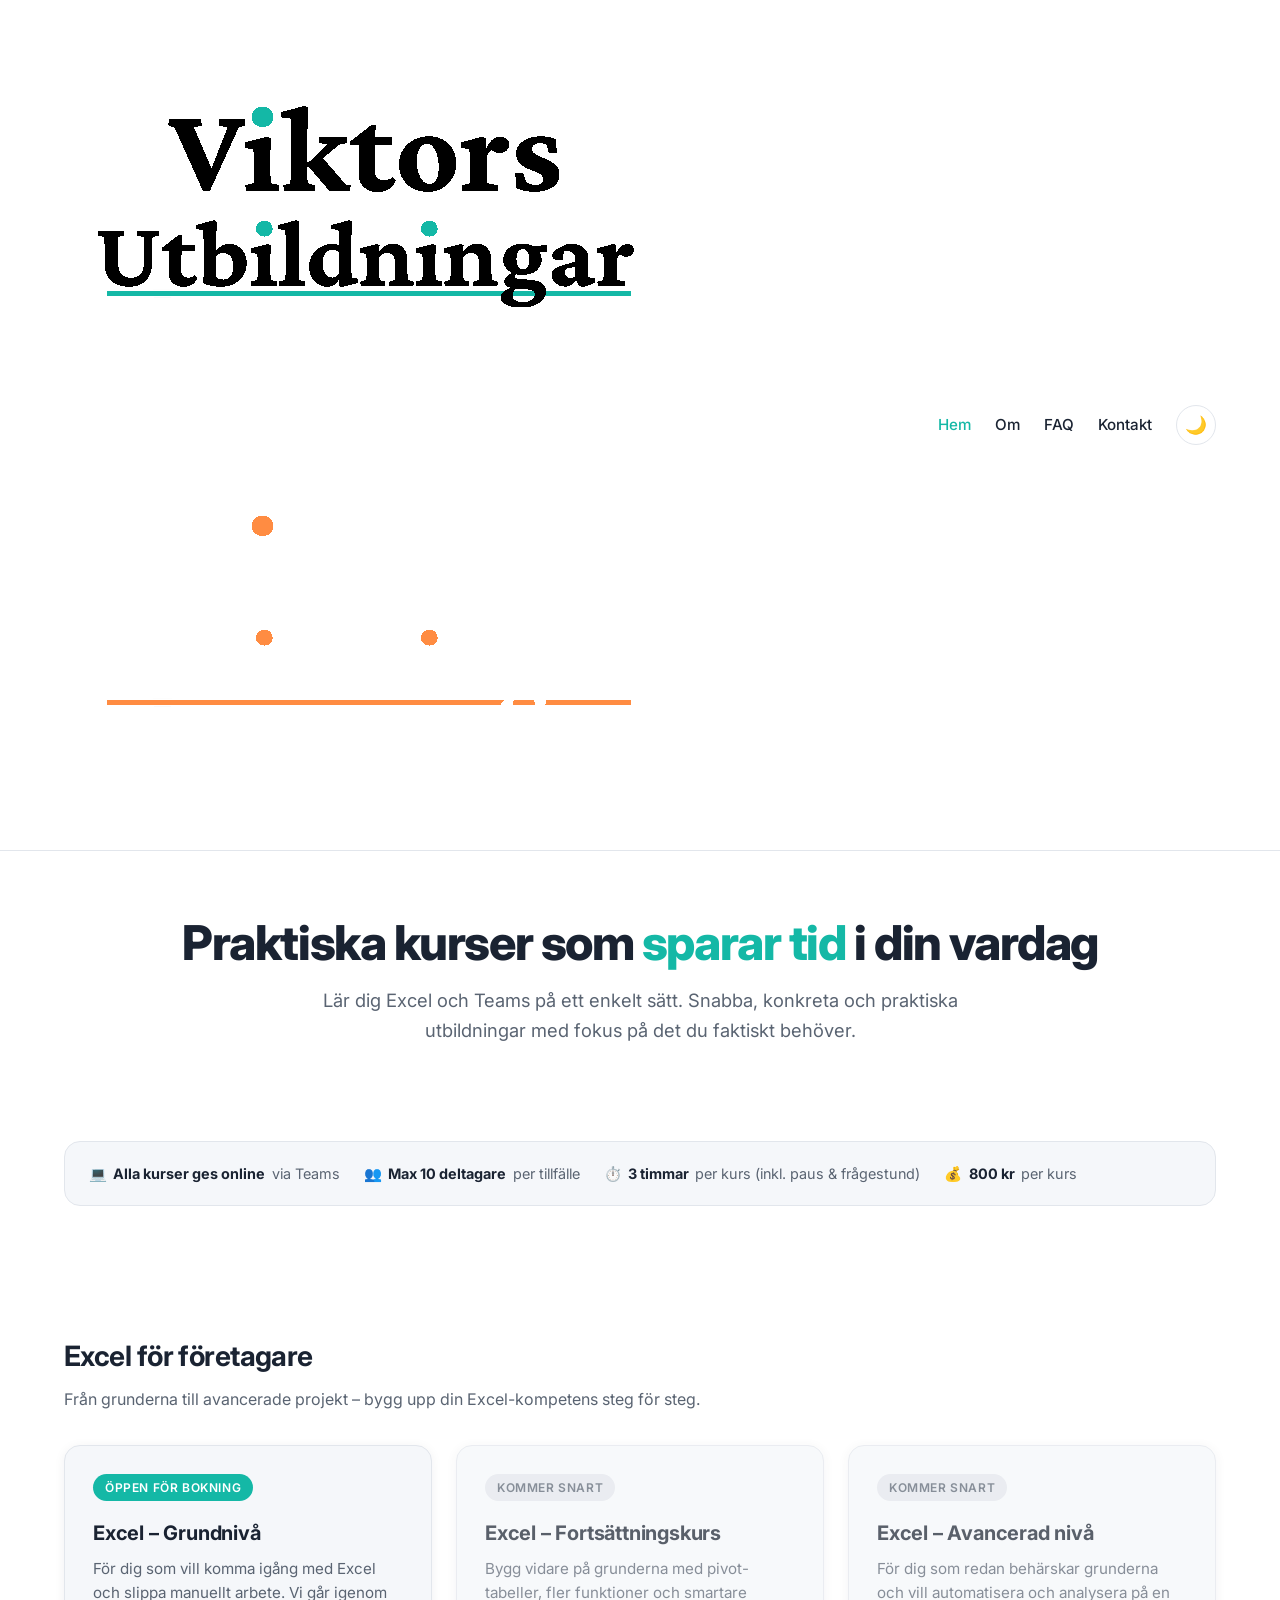
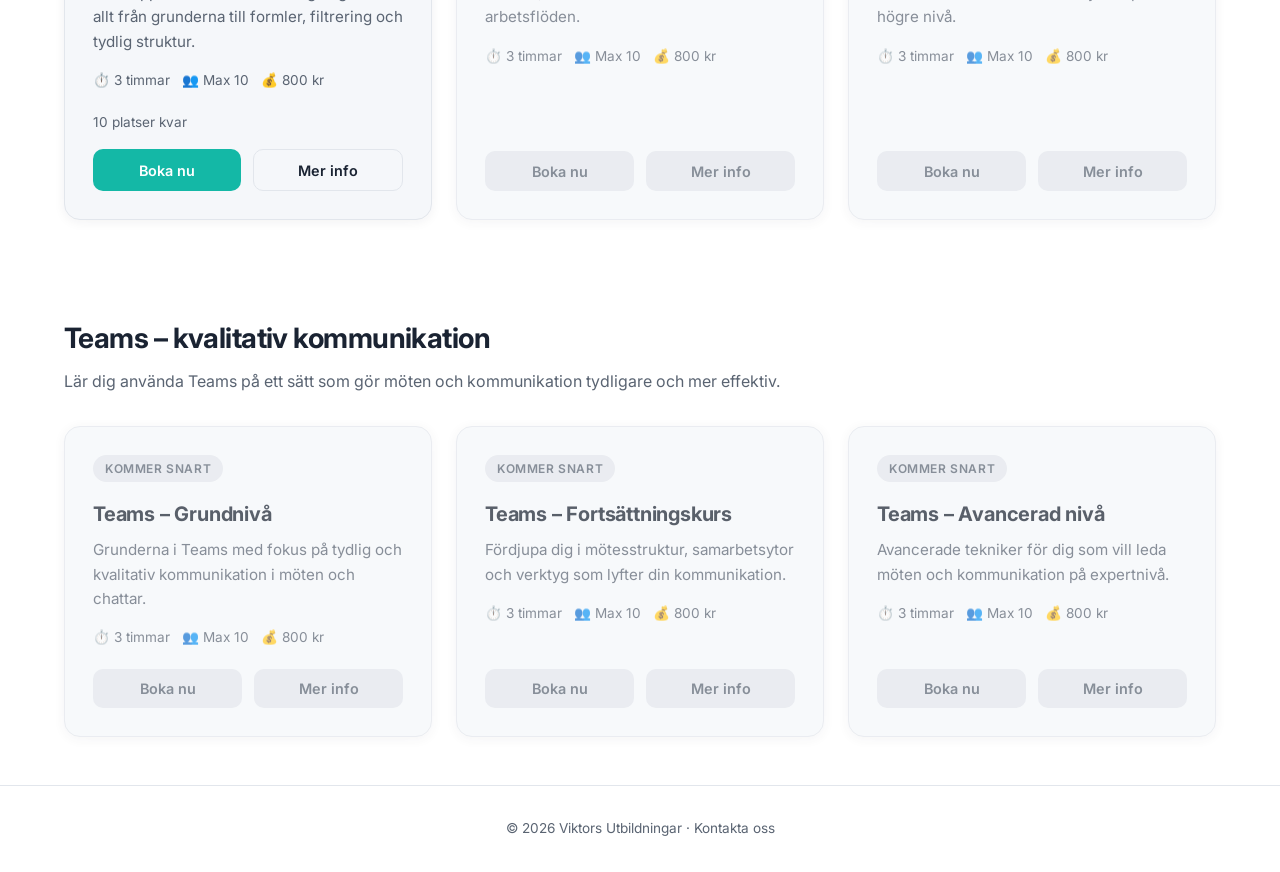
==== index.html @ 501ae657 "New logo" ====
<!DOCTYPE html>
<html lang="sv">
<head>
  <meta charset="UTF-8">
  <meta name="viewport" content="width=device-width, initial-scale=1.0">
  <title>Viktors Utbildningar – Excel & Teams för företagare</title>
  <meta name="description" content="Praktiska onlinekurser i Excel och Teams för småföretagare. Max 10 deltagare per kurs.">
  <link rel="preconnect" href="https://fonts.googleapis.com">
  <link rel="preconnect" href="https://fonts.gstatic.com" crossorigin>
  <link href="https://fonts.googleapis.com/css2?family=Inter:wght@400;500;600;700;800&display=swap" rel="stylesheet">
  <link rel="stylesheet" href="css/style.css">
</head>
<body>

<header>
  <div class="header-inner">
    <a href="index.html" class="logo">
  <img src="images/viktors_utbildningar_svart-turkos.png" alt="Viktors Utbildningar" class="logo-img logo-light">
  <img src="images/viktors_utbildningar_vit-orange.png" alt="Viktors Utbildningar" class="logo-img logo-dark">
</a>
    <nav>
      <a href="index.html" class="active">Hem</a>
      <a href="om.html">Om</a>
      <a href="faq.html">FAQ</a>
      <a href="kontakt.html">Kontakt</a>
      <button class="theme-toggle" id="themeToggle" aria-label="Byt tema">🌙</button>
    </nav>
  </div>
</header>

<section class="hero">
  <h1>Praktiska kurser som <span>sparar tid</span> i din vardag</h1>
  <p>Lär dig Excel och Teams på ett enkelt sätt. Snabba, konkreta och praktiska utbildningar med fokus på det du faktiskt behöver.</p>
</section>

<div class="section">
  <div class="info-banner">
    <span>💻 <strong>Alla kurser ges online</strong> via Teams</span>
    <span>👥 <strong>Max 10 deltagare</strong> per tillfälle</span>
    <span>⏱️ <strong>3 timmar</strong> per kurs (inkl. paus & frågestund)</span>
    <span>💰 <strong>800 kr</strong> per kurs</span>
  </div>
</div>

<!-- ===== EXCEL ===== -->
<section class="section">
  <h2 class="section-title">Excel för företagare</h2>
  <p class="section-subtitle">Från grunderna till avancerade projekt – bygg upp din Excel-kompetens steg för steg.</p>

  <div class="course-grid">

    <!-- Excel Grundnivå — ÖPPEN -->
    <div class="course-card">
      <span class="course-badge badge-open">Öppen för bokning</span>
      <h3>Excel – Grundnivå</h3>
      <p class="course-desc">För dig som vill komma igång med Excel och slippa manuellt arbete. Vi går igenom allt från grunderna till formler, filtrering och tydlig struktur.</p>
      <div class="course-meta">
        <span>⏱️ 3 timmar</span>
        <span>👥 Max 10</span>
        <span>💰 800 kr</span>
      </div>
      <p style="font-size: 0.85rem; color: var(--text-muted); margin-bottom: 1rem;">
        <span id="spotsLeft">10 platser kvar</span>
      </p>
      <div class="course-actions">
        <button class="btn btn-primary" onclick="openBooking('Excel – Grundnivå')">Boka nu</button>
        <button class="btn btn-secondary" onclick="toggleDetails(this)">Mer info</button>
      </div>

      <div class="course-details">
        <div class="course-details-inner">
          <h4>Mål med kursen</h4>
          <p>Några av målen med kursen är att deltagarna ska kunna:</p>
          <ul>
            <li>skapa, spara och formatera en enkel affärstabell</li>
            <li>använda grundläggande formler och funktioner för affärsberäkningar</li>
            <li>sortera och filtrera data för att snabbt hitta viktig information</li>
            <li>omvandla rådata till ett enkelt diagram</li>
            <li>färgkoda och strukturera ett dokument så att det blir tydligare</li>
          </ul>

          <h4>Kursinnehåll</h4>
          <ul>
            <li>Introduktion och upplägg</li>
            <li>Grunderna: gränssnitt och datainmatning</li>
            <li>Formatering och läsbarhet</li>
            <li>Formler och kärnfunktioner</li>
            <li>Paus / frågestund</li>
            <li>Sortering, filtrering och diagram</li>
            <li>Färgkodning och tydlig struktur</li>
            <li>Avslutning och frågestund</li>
          </ul>

          <h4>Praktisk information</h4>
          <p>Kursen ges online via Teams och är 3 timmar lång, inklusive en kortare paus och ett avslutande frågestund. Max 10 deltagare per tillfälle för att alla ska få plats att vara aktiva.</p>
        </div>
      </div>
    </div>

    <!-- Excel Fortsättning — Coming soon -->
    <div class="course-card coming-soon">
      <span class="course-badge badge-soon">Kommer snart</span>
      <h3>Excel – Fortsättningskurs</h3>
      <p class="course-desc">Bygg vidare på grunderna med pivot-tabeller, fler funktioner och smartare arbetsflöden.</p>
      <div class="course-meta">
        <span>⏱️ 3 timmar</span>
        <span>👥 Max 10</span>
        <span>💰 800 kr</span>
      </div>
      <div class="course-actions">
        <button class="btn btn-disabled" disabled>Boka nu</button>
        <button class="btn btn-disabled" disabled>Mer info</button>
      </div>
    </div>

    <!-- Excel Avancerad — Coming soon -->
    <div class="course-card coming-soon">
      <span class="course-badge badge-soon">Kommer snart</span>
      <h3>Excel – Avancerad nivå</h3>
      <p class="course-desc">För dig som redan behärskar grunderna och vill automatisera och analysera på en högre nivå.</p>
      <div class="course-meta">
        <span>⏱️ 3 timmar</span>
        <span>👥 Max 10</span>
        <span>💰 800 kr</span>
      </div>
      <div class="course-actions">
        <button class="btn btn-disabled" disabled>Boka nu</button>
        <button class="btn btn-disabled" disabled>Mer info</button>
      </div>
    </div>

  </div>
</section>

<!-- ===== TEAMS ===== -->
<section class="section">
  <h2 class="section-title">Teams – kvalitativ kommunikation</h2>
  <p class="section-subtitle">Lär dig använda Teams på ett sätt som gör möten och kommunikation tydligare och mer effektiv.</p>

  <div class="course-grid">

    <!-- Teams Grund — Coming soon -->
    <div class="course-card coming-soon">
      <span class="course-badge badge-soon">Kommer snart</span>
      <h3>Teams – Grundnivå</h3>
      <p class="course-desc">Grunderna i Teams med fokus på tydlig och kvalitativ kommunikation i möten och chattar.</p>
      <div class="course-meta">
        <span>⏱️ 3 timmar</span>
        <span>👥 Max 10</span>
        <span>💰 800 kr</span>
      </div>
      <div class="course-actions">
        <button class="btn btn-disabled" disabled>Boka nu</button>
        <button class="btn btn-disabled" disabled>Mer info</button>
      </div>
    </div>

    <!-- Teams Fortsättning — Coming soon -->
    <div class="course-card coming-soon">
      <span class="course-badge badge-soon">Kommer snart</span>
      <h3>Teams – Fortsättningskurs</h3>
      <p class="course-desc">Fördjupa dig i mötesstruktur, samarbetsytor och verktyg som lyfter din kommunikation.</p>
      <div class="course-meta">
        <span>⏱️ 3 timmar</span>
        <span>👥 Max 10</span>
        <span>💰 800 kr</span>
      </div>
      <div class="course-actions">
        <button class="btn btn-disabled" disabled>Boka nu</button>
        <button class="btn btn-disabled" disabled>Mer info</button>
      </div>
    </div>

    <!-- Teams Avancerad — Coming soon -->
    <div class="course-card coming-soon">
      <span class="course-badge badge-soon">Kommer snart</span>
      <h3>Teams – Avancerad nivå</h3>
      <p class="course-desc">Avancerade tekniker för dig som vill leda möten och kommunikation på expertnivå.</p>
      <div class="course-meta">
        <span>⏱️ 3 timmar</span>
        <span>👥 Max 10</span>
        <span>💰 800 kr</span>
      </div>
      <div class="course-actions">
        <button class="btn btn-disabled" disabled>Boka nu</button>
        <button class="btn btn-disabled" disabled>Mer info</button>
      </div>
    </div>

  </div>
</section>

<!-- ===== BOKNINGSMODAL ===== -->
<div class="modal-overlay" id="bookingModal">
  <div class="modal">
    <h2>Boka kurs</h2>
    <p>Du bokar: <strong id="bookingCourseName">Excel – Grundnivå</strong></p>

    <form onsubmit="submitBooking(event)">
      <div class="form-group">
        <label for="namn">Namn</label>
        <input type="text" id="namn" name="namn" required>
      </div>
      <div class="form-group">
        <label for="epost">E-post</label>
        <input type="email" id="epost" name="epost" required>
      </div>
      <div class="form-group">
        <label for="foretag">Företag</label>
        <input type="text" id="foretag" name="foretag" required>
      </div>

      <div class="modal-actions">
        <button type="button" class="btn btn-secondary" onclick="closeBooking()">Avbryt</button>
        <button type="submit" class="btn btn-primary">Skicka bokning</button>
      </div>

      <div class="form-message" id="formMessage"></div>
    </form>
  </div>
</div>

<footer>
  <p>&copy; 2026 Viktors Utbildningar · <a href="kontakt.html">Kontakta oss</a></p>
</footer>

<script src="js/script.js"></script>
</body>
</html>
---- css/style.css ----
/* ===== VARIABLER — LJUST TEMA (standard) ===== */
:root {
  --bg: #ffffff;
  --bg-alt: #f5f7fa;
  --text: #1a2332;
  --text-muted: #5a6472;
  --border: #e2e6ec;
  --accent: #14b8a6;
  --accent-hover: #0d9488;
  --accent-text: #ffffff;
  --shadow: 0 2px 12px rgba(26, 35, 50, 0.06);
  --shadow-hover: 0 6px 24px rgba(26, 35, 50, 0.12);
  --radius: 16px;
}

/* ===== MÖRKT TEMA ===== */
[data-theme="dark"] {
  --bg: #000000;
  --bg-alt: #111111;
  --text: #ffffff;
  --text-muted: #a0a0a0;
  --border: #2a2a2a;
  --accent: #ff8c42;
  --accent-hover: #ff7a26;
  --accent-text: #000000;
  --shadow: 0 2px 12px rgba(0, 0, 0, 0.4);
  --shadow-hover: 0 6px 24px rgba(255, 140, 66, 0.15);
}

/* ===== RESET & BAS ===== */
* {
  margin: 0;
  padding: 0;
  box-sizing: border-box;
}

html {
  scroll-behavior: smooth;
}

body {
  font-family: 'Inter', -apple-system, BlinkMacSystemFont, 'Segoe UI', sans-serif;
  background-color: var(--bg);
  color: var(--text);
  line-height: 1.6;
  transition: background-color 0.3s ease, color 0.3s ease;
}

a {
  color: var(--accent);
  text-decoration: none;
}

a:hover {
  text-decoration: underline;
}

/* ===== HEADER ===== */
header {
  position: sticky;
  top: 0;
  z-index: 100;
  background-color: var(--bg);
  border-bottom: 1px solid var(--border);
  transition: background-color 0.3s ease, border-color 0.3s ease;
}

.header-inner {
  max-width: 1200px;
  margin: 0 auto;
  padding: 1rem 1.5rem;
  display: flex;
  align-items: center;
  justify-content: space-between;
}

.logo {
  font-size: 1.25rem;
  font-weight: 700;
  color: var(--text);
  letter-spacing: -0.02em;
}

.logo span {
  color: var(--accent);
}

nav {
  display: flex;
  align-items: center;
  gap: 1.5rem;
}

nav a {
  color: var(--text);
  font-size: 0.95rem;
  font-weight: 500;
  text-decoration: none;
  transition: color 0.2s ease;
}

nav a:hover,
nav a.active {
  color: var(--accent);
}

.theme-toggle {
  background: none;
  border: 1px solid var(--border);
  border-radius: 50%;
  width: 40px;
  height: 40px;
  cursor: pointer;
  display: flex;
  align-items: center;
  justify-content: center;
  font-size: 1.1rem;
  transition: all 0.2s ease;
  color: var(--text);
}

.theme-toggle:hover {
  border-color: var(--accent);
  transform: scale(1.05);
}

/* ===== HERO ===== */
.hero {
  max-width: 1200px;
  margin: 0 auto;
  padding: 4rem 1.5rem 3rem;
  text-align: center;
}

.hero h1 {
  font-size: clamp(2rem, 5vw, 3rem);
  font-weight: 800;
  letter-spacing: -0.03em;
  line-height: 1.15;
  margin-bottom: 1rem;
}

.hero h1 span {
  color: var(--accent);
}

.hero p {
  font-size: 1.15rem;
  color: var(--text-muted);
  max-width: 640px;
  margin: 0 auto;
}

/* ===== SEKTIONER ===== */
.section {
  max-width: 1200px;
  margin: 0 auto;
  padding: 3rem 1.5rem;
}

.section-title {
  font-size: 1.75rem;
  font-weight: 700;
  letter-spacing: -0.02em;
  margin-bottom: 0.5rem;
}

.section-subtitle {
  color: var(--text-muted);
  margin-bottom: 2rem;
}

/* ===== KURSBOXAR ===== */
.course-grid {
  display: grid;
  grid-template-columns: repeat(auto-fill, minmax(320px, 1fr));
  gap: 1.5rem;
}

.course-card {
  background-color: var(--bg-alt);
  border: 1px solid var(--border);
  border-radius: var(--radius);
  padding: 1.75rem;
  box-shadow: var(--shadow);
  transition: all 0.25s ease;
  display: flex;
  flex-direction: column;
}

.course-card:hover {
  box-shadow: var(--shadow-hover);
  transform: translateY(-3px);
}

.course-card.coming-soon {
  opacity: 0.72;
}

.course-card.coming-soon:hover {
  transform: none;
}

.course-badge {
  display: inline-block;
  font-size: 0.75rem;
  font-weight: 600;
  text-transform: uppercase;
  letter-spacing: 0.05em;
  padding: 0.25rem 0.75rem;
  border-radius: 999px;
  margin-bottom: 1rem;
  align-self: flex-start;
}

.badge-open {
  background-color: var(--accent);
  color: var(--accent-text);
}

.badge-soon {
  background-color: var(--border);
  color: var(--text-muted);
}

.course-card h3 {
  font-size: 1.25rem;
  font-weight: 700;
  margin-bottom: 0.5rem;
  letter-spacing: -0.01em;
}

.course-card .course-desc {
  color: var(--text-muted);
  font-size: 0.95rem;
  margin-bottom: 1rem;
}

.course-meta {
  display: flex;
  flex-wrap: wrap;
  gap: 0.75rem;
  font-size: 0.85rem;
  color: var(--text-muted);
  margin-bottom: 1.25rem;
}

.course-meta span {
  display: flex;
  align-items: center;
  gap: 0.35rem;
}

.course-actions {
  display: flex;
  gap: 0.75rem;
  margin-top: auto;
}

.btn {
  flex: 1;
  padding: 0.7rem 1rem;
  border-radius: 10px;
  font-size: 0.9rem;
  font-weight: 600;
  cursor: pointer;
  border: none;
  transition: all 0.2s ease;
  font-family: inherit;
  text-align: center;
}

.btn-primary {
  background-color: var(--accent);
  color: var(--accent-text);
}

.btn-primary:hover {
  background-color: var(--accent-hover);
}

.btn-secondary {
  background-color: transparent;
  color: var(--text);
  border: 1px solid var(--border);
}

.btn-secondary:hover {
  border-color: var(--accent);
  color: var(--accent);
}

.btn-disabled {
  background-color: var(--border);
  color: var(--text-muted);
  cursor: not-allowed;
}

.btn-disabled:hover {
  background-color: var(--border);
}

/* ===== EXPANDERBAR INFO ===== */
.course-details {
  max-height: 0;
  overflow: hidden;
  transition: max-height 0.4s ease;
  margin-top: 0;
}

.course-details.open {
  max-height: 1200px;
  margin-top: 1.25rem;
}

.course-details-inner {
  border-top: 1px solid var(--border);
  padding-top: 1.25rem;
  font-size: 0.9rem;
}

.course-details h4 {
  font-size: 0.95rem;
  font-weight: 700;
  margin-bottom: 0.5rem;
  margin-top: 1rem;
}

.course-details h4:first-child {
  margin-top: 0;
}

.course-details ul {
  list-style: none;
  padding-left: 0;
}

.course-details li {
  padding-left: 1.25rem;
  position: relative;
  margin-bottom: 0.4rem;
  color: var(--text-muted);
}

.course-details li::before {
  content: "→";
  position: absolute;
  left: 0;
  color: var(--accent);
  font-weight: 700;
}

.course-details p {
  color: var(--text-muted);
  margin-bottom: 0.75rem;
}

/* ===== MODAL (BOKNING) ===== */
.modal-overlay {
  display: none;
  position: fixed;
  inset: 0;
  background-color: rgba(0, 0, 0, 0.6);
  z-index: 200;
  align-items: center;
  justify-content: center;
  padding: 1.5rem;
}

.modal-overlay.open {
  display: flex;
}

.modal {
  background-color: var(--bg);
  border-radius: var(--radius);
  padding: 2rem;
  max-width: 480px;
  width: 100%;
  max-height: 90vh;
  overflow-y: auto;
  box-shadow: 0 20px 60px rgba(0, 0, 0, 0.3);
}

.modal h2 {
  font-size: 1.5rem;
  font-weight: 700;
  margin-bottom: 0.5rem;
}

.modal p {
  color: var(--text-muted);
  font-size: 0.95rem;
  margin-bottom: 1.5rem;
}

.form-group {
  margin-bottom: 1rem;
}

.form-group label {
  display: block;
  font-size: 0.85rem;
  font-weight: 600;
  margin-bottom: 0.35rem;
}

.form-group input {
  width: 100%;
  padding: 0.7rem 0.9rem;
  border: 1px solid var(--border);
  border-radius: 10px;
  font-size: 0.95rem;
  font-family: inherit;
  background-color: var(--bg-alt);
  color: var(--text);
  transition: border-color 0.2s ease;
}

.form-group input:focus {
  outline: none;
  border-color: var(--accent);
}

.modal-actions {
  display: flex;
  gap: 0.75rem;
  margin-top: 1.5rem;
}

.form-message {
  padding: 0.75rem;
  border-radius: 10px;
  font-size: 0.9rem;
  margin-top: 1rem;
  display: none;
}

.form-message.success {
  background-color: rgba(20, 184, 166, 0.15);
  color: var(--accent);
  display: block;
}

.form-message.error {
  background-color: rgba(239, 68, 68, 0.15);
  color: #ef4444;
  display: block;
}

/* ===== INFO-BANNER ===== */
.info-banner {
  background-color: var(--bg-alt);
  border: 1px solid var(--border);
  border-radius: var(--radius);
  padding: 1.25rem 1.5rem;
  margin-bottom: 2rem;
  display: flex;
  flex-wrap: wrap;
  gap: 1.5rem;
  font-size: 0.9rem;
  color: var(--text-muted);
}

.info-banner strong {
  color: var(--text);
}

.info-banner span {
  display: flex;
  align-items: center;
  gap: 0.4rem;
}

/* ===== INNEHÅLLSSIDOR ===== */
.page-content {
  max-width: 760px;
  margin: 0 auto;
  padding: 3rem 1.5rem 5rem;
}

.page-content h1 {
  font-size: 2.25rem;
  font-weight: 800;
  letter-spacing: -0.03em;
  margin-bottom: 1.5rem;
}

.page-content h2 {
  font-size: 1.4rem;
  font-weight: 700;
  margin-top: 2rem;
  margin-bottom: 0.75rem;
}

.page-content p {
  color: var(--text-muted);
  margin-bottom: 1rem;
}

.page-content ul {
  margin-left: 1.25rem;
  margin-bottom: 1rem;
  color: var(--text-muted);
}

.page-content li {
  margin-bottom: 0.4rem;
}

.profile-photo {
  width: 100%;
  max-width: 200px;
  aspect-ratio: 2 / 3;
  object-fit: cover;
  display: block;
  margin: 0 auto 1.5rem;
  border-radius: 50% / 40%;
  -webkit-mask-image: radial-gradient(ellipse at center, #000 55%, transparent 100%);
  mask-image: radial-gradient(ellipse at center, #000 55%, transparent 100%);
}

.contact-card {
  background-color: var(--bg-alt);
  border: 1px solid var(--border);
  border-radius: var(--radius);
  padding: 1.5rem;
  margin-bottom: 1rem;
}

.contact-card h3 {
  font-size: 1rem;
  font-weight: 700;
  margin-bottom: 0.35rem;
}

.contact-card p {
  margin-bottom: 0;
}

/* ===== FAQ ===== */
.faq-item {
  border-bottom: 1px solid var(--border);
  padding: 1.25rem 0;
}

.faq-item h3 {
  font-size: 1.05rem;
  font-weight: 700;
  margin-bottom: 0.5rem;
}

.faq-item p {
  margin-bottom: 0;
}

/* ===== FOOTER ===== */
footer {
  border-top: 1px solid var(--border);
  padding: 2rem 1.5rem;
  text-align: center;
  color: var(--text-muted);
  font-size: 0.85rem;
}

footer a {
  color: var(--text-muted);
}

footer a:hover {
  color: var(--accent);
}

/* ===== RESPONSIVT ===== */
@media (max-width: 640px) {
  .header-inner {
    padding: 0.85rem 1rem;
  }

  nav {
    gap: 1rem;
  }

  nav a {
    font-size: 0.85rem;
  }

  .hero {
    padding: 2.5rem 1rem 2rem;
  }

  .section {
    padding: 2rem 1rem;
  }

  .course-grid {
    grid-template-columns: 1fr;
  }

  .course-actions {
    flex-direction: column;
  }
}
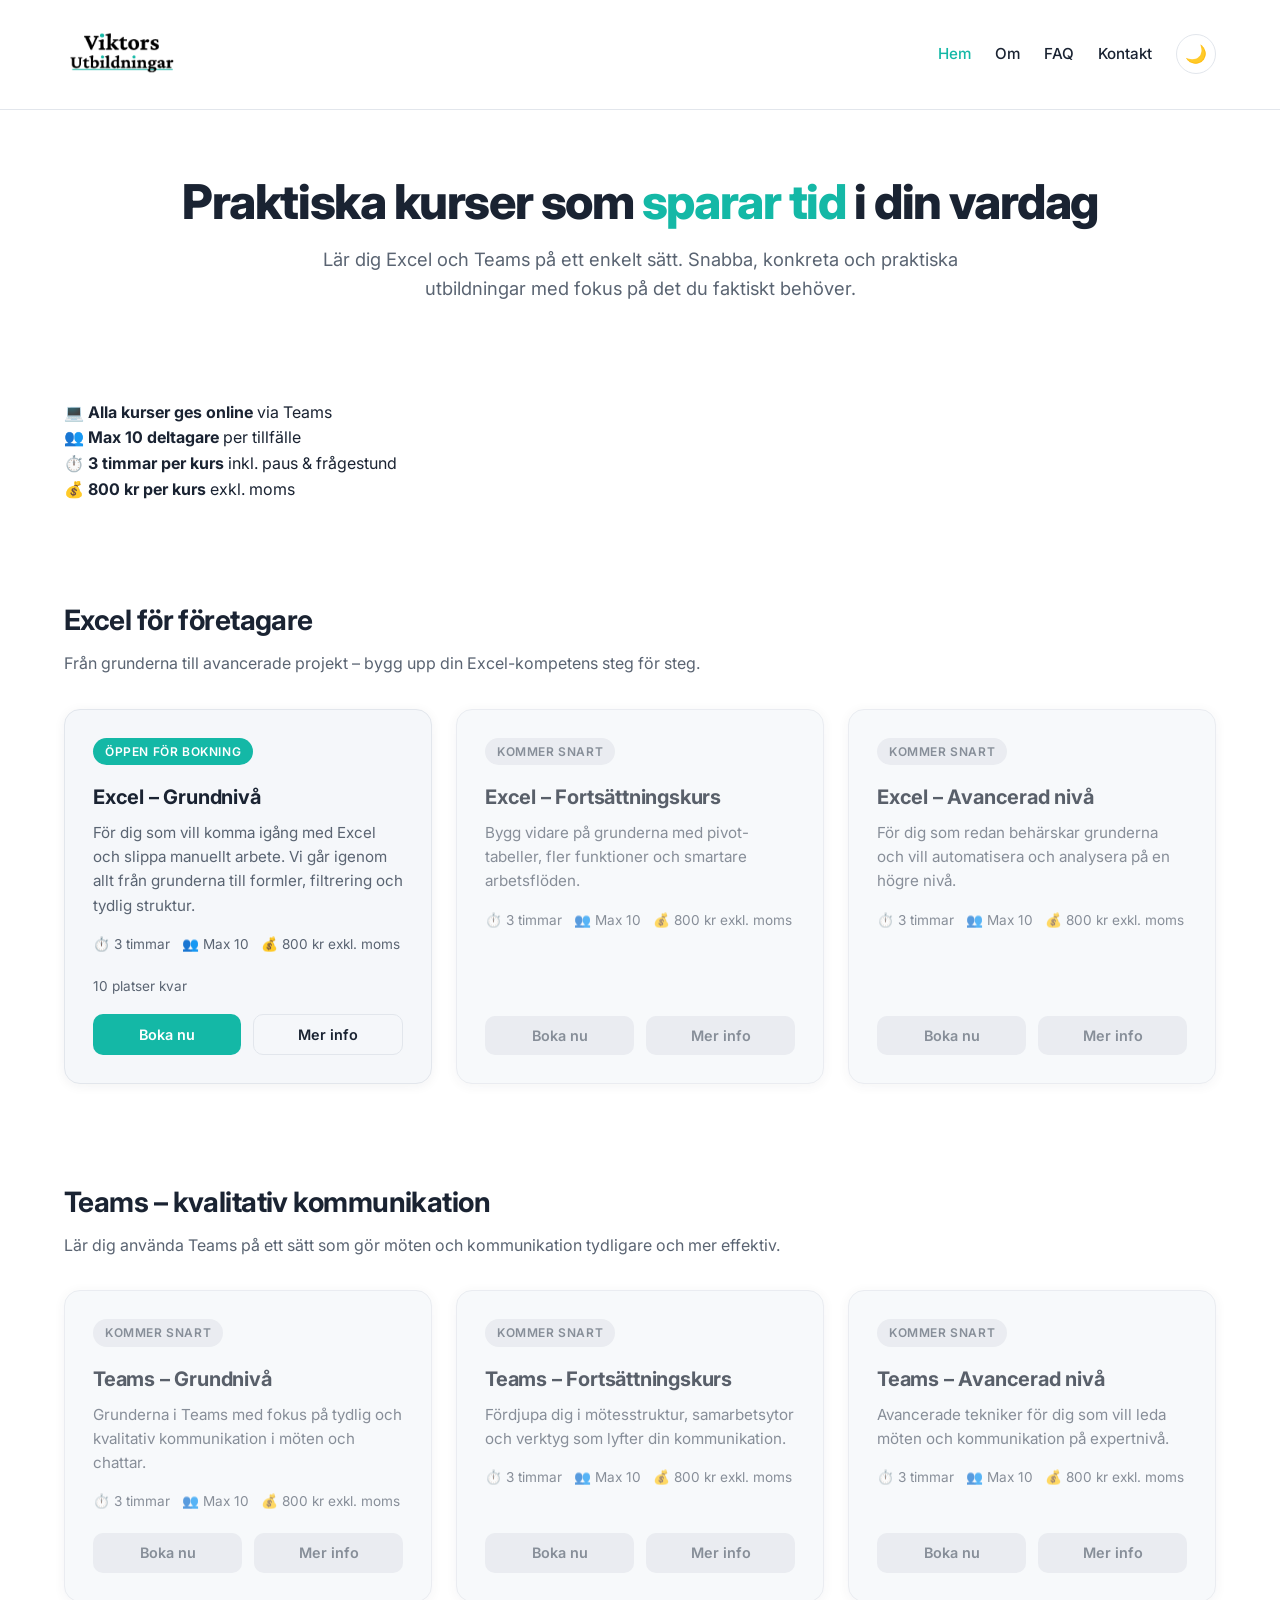
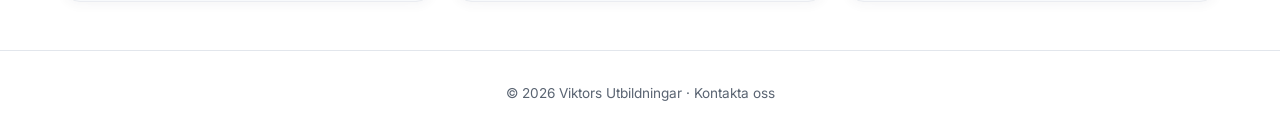
==== commit b9e60685: "Refactor HTML structure and update course details" ====
--- a/index.html
+++ b/index.html
@@ -15,9 +15,9 @@
 <header>
   <div class="header-inner">
     <a href="index.html" class="logo">
-  <img src="images/viktors_utbildningar_svart-turkos.png" alt="Viktors Utbildningar" class="logo-img logo-light">
-  <img src="images/viktors_utbildningar_vit-orange.png" alt="Viktors Utbildningar" class="logo-img logo-dark">
-</a>
+      <img src="images/viktors_utbildningar_svart-turkos.png" alt="Viktors Utbildningar" class="logo-img logo-light">
+      <img src="images/viktors_utbildningar_vit-orange.png" alt="Viktors Utbildningar" class="logo-img logo-dark">
+    </a>
     <nav>
       <a href="index.html" class="active">Hem</a>
       <a href="om.html">Om</a>
@@ -34,11 +34,27 @@
 </section>
 
 <div class="section">
-  <div class="info-banner">
-    <span>💻 <strong>Alla kurser ges online</strong> via Teams</span>
-    <span>👥 <strong>Max 10 deltagare</strong> per tillfälle</span>
-    <span>⏱️ <strong>3 timmar</strong> per kurs (inkl. paus & frågestund)</span>
-    <span>💰 <strong>800 kr</strong> per kurs</span>
+  <div class="info-grid">
+    <div class="info-box">
+      <span>💻</span>
+      <strong>Alla kurser ges online</strong>
+      <span class="info-detail">via Teams</span>
+    </div>
+    <div class="info-box">
+      <span>👥</span>
+      <strong>Max 10 deltagare</strong>
+      <span class="info-detail">per tillfälle</span>
+    </div>
+    <div class="info-box">
+      <span>⏱️</span>
+      <strong>3 timmar per kurs</strong>
+      <span class="info-detail">inkl. paus & frågestund</span>
+    </div>
+    <div class="info-box">
+      <span>💰</span>
+      <strong>800 kr per kurs</strong>
+      <span class="info-detail">exkl. moms</span>
+    </div>
   </div>
 </div>
 
@@ -57,7 +73,7 @@
       <div class="course-meta">
         <span>⏱️ 3 timmar</span>
         <span>👥 Max 10</span>
-        <span>💰 800 kr</span>
+        <span>💰 800 kr exkl. moms</span>
       </div>
       <p style="font-size: 0.85rem; color: var(--text-muted); margin-bottom: 1rem;">
         <span id="spotsLeft">10 platser kvar</span>
@@ -105,7 +121,7 @@
       <div class="course-meta">
         <span>⏱️ 3 timmar</span>
         <span>👥 Max 10</span>
-        <span>💰 800 kr</span>
+        <span>💰 800 kr exkl. moms</span>
       </div>
       <div class="course-actions">
         <button class="btn btn-disabled" disabled>Boka nu</button>
@@ -121,7 +137,7 @@
       <div class="course-meta">
         <span>⏱️ 3 timmar</span>
         <span>👥 Max 10</span>
-        <span>💰 800 kr</span>
+        <span>💰 800 kr exkl. moms</span>
       </div>
       <div class="course-actions">
         <button class="btn btn-disabled" disabled>Boka nu</button>
@@ -147,7 +163,7 @@
       <div class="course-meta">
         <span>⏱️ 3 timmar</span>
         <span>👥 Max 10</span>
-        <span>💰 800 kr</span>
+        <span>💰 800 kr exkl. moms</span>
       </div>
       <div class="course-actions">
         <button class="btn btn-disabled" disabled>Boka nu</button>
@@ -163,7 +179,7 @@
       <div class="course-meta">
         <span>⏱️ 3 timmar</span>
         <span>👥 Max 10</span>
-        <span>💰 800 kr</span>
+        <span>💰 800 kr exkl. moms</span>
       </div>
       <div class="course-actions">
         <button class="btn btn-disabled" disabled>Boka nu</button>
@@ -179,7 +195,7 @@
       <div class="course-meta">
         <span>⏱️ 3 timmar</span>
         <span>👥 Max 10</span>
-        <span>💰 800 kr</span>
+        <span>💰 800 kr exkl. moms</span>
       </div>
       <div class="course-actions">
         <button class="btn btn-disabled" disabled>Boka nu</button>
--- a/css/style.css
+++ b/css/style.css
@@ -74,15 +74,60 @@
   justify-content: space-between;
 }
 
+/* ===== LOGOTYP ===== */
 .logo {
-  font-size: 1.25rem;
-  font-weight: 700;
-  color: var(--text);
-  letter-spacing: -0.02em;
-}
-
-.logo span {
-  color: var(--accent);
+  display: inline-flex;
+  align-items: center;
+  text-decoration: none;
+  transition: transform 0.3s ease, filter 0.3s ease;
+  will-change: transform, filter;
+}
+
+.logo-img {
+  height: clamp(48px, 6vw, 90px);
+  width: auto;
+  display: block;
+}
+
+/* Dölj mörkt tema-loggan som standard */
+.logo-dark {
+  display: none;
+}
+
+/* I mörkt tema: visa vit-orange, dölj svart-turkos */
+[data-theme="dark"] .logo-light {
+  display: none;
+}
+
+[data-theme="dark"] .logo-dark {
+  display: block;
+}
+
+/* Hover-effekt: svävar upp och lyser */
+.logo:hover {
+  transform: translateY(-3px) scale(1.04);
+  text-decoration: none;
+}
+
+.logo-light:hover {
+  filter: drop-shadow(0 0 12px rgba(20, 184, 166, 0.7));
+}
+
+.logo-dark:hover {
+  filter: drop-shadow(0 0 12px rgba(255, 140, 66, 0.8));
+}
+
+/* Klick-effekt: trycks ner snabbt */
+.logo:active {
+  transform: translateY(0) scale(0.97);
+  transition: transform 0.1s ease;
+}
+
+/* Tangentbordsfokus (tillgänglighet) */
+.logo:focus-visible {
+  outline: 2px solid var(--accent);
+  outline-offset: 4px;
+  border-radius: 6px;
 }
 
 nav {
@@ -102,6 +147,7 @@
 nav a:hover,
 nav a.active {
   color: var(--accent);
+  text-decoration: none;
 }
 
 .theme-toggle {
@@ -508,6 +554,7 @@
   margin-bottom: 0.4rem;
 }
 
+/* ===== PROFILBILD ===== */
 .profile-photo {
   width: 100%;
   max-width: 200px;
@@ -520,6 +567,21 @@
   mask-image: radial-gradient(ellipse at center, #000 55%, transparent 100%);
 }
 
+.photo-placeholder {
+  width: 100%;
+  max-width: 280px;
+  aspect-ratio: 1;
+  background-color: var(--bg-alt);
+  border: 2px dashed var(--border);
+  border-radius: var(--radius);
+  display: flex;
+  align-items: center;
+  justify-content: center;
+  color: var(--text-muted);
+  font-size: 0.9rem;
+  margin-bottom: 1.5rem;
+}
+
 .contact-card {
   background-color: var(--bg-alt);
   border: 1px solid var(--border);
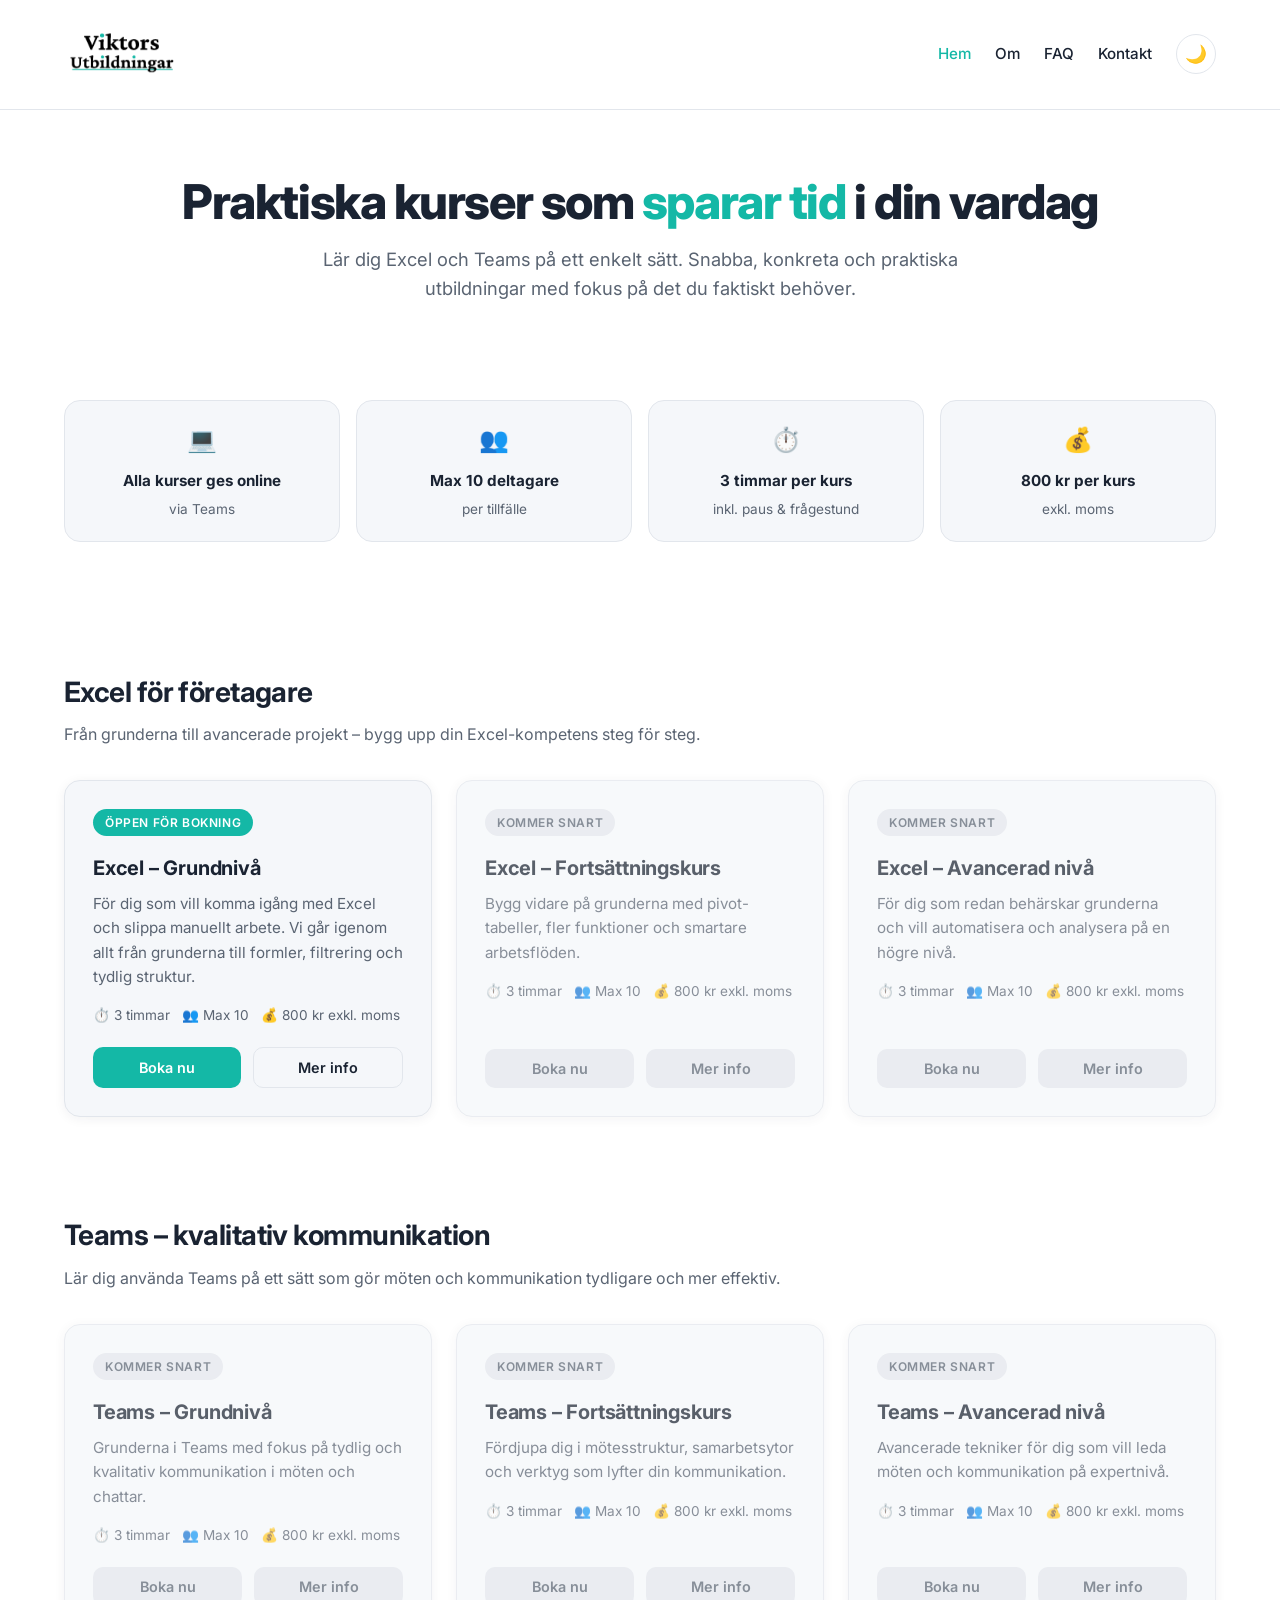
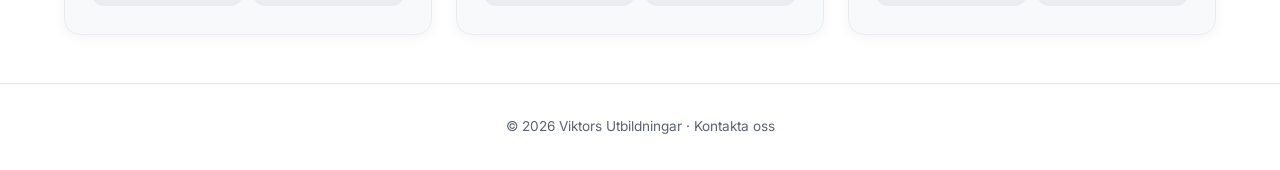
==== commit 6b388f3b: "Update index.html with new course booking details" ====
--- a/index.html
+++ b/index.html
@@ -75,9 +75,6 @@
         <span>👥 Max 10</span>
         <span>💰 800 kr exkl. moms</span>
       </div>
-      <p style="font-size: 0.85rem; color: var(--text-muted); margin-bottom: 1rem;">
-        <span id="spotsLeft">10 platser kvar</span>
-      </p>
       <div class="course-actions">
         <button class="btn btn-primary" onclick="openBooking('Excel – Grundnivå')">Boka nu</button>
         <button class="btn btn-secondary" onclick="toggleDetails(this)">Mer info</button>
@@ -214,16 +211,39 @@
 
     <form onsubmit="submitBooking(event)">
       <div class="form-group">
+        <label for="datum">Välj datum</label>
+        <select id="datum" name="datum" required>
+          <option value="">Välj ett tillfälle...</option>
+          <option value="Söndag 1 november" data-tid="14:00 - 17:00">Söndag 1 november 14:00 - 17:00</option>
+          <option value="Söndag 22 november" data-tid="14:00 - 17:00">Söndag 22 november 14:00 - 17:00</option>
+          <option value="Fredag 4 december" data-tid="16:00 - 19:00">Fredag 4 december 16:00 - 19:00</option>
+        </select>
+        <p id="spotsLeftForDate" class="spots-info"></p>
+      </div>
+
+      <div class="form-group">
         <label for="namn">Namn</label>
         <input type="text" id="namn" name="namn" required>
       </div>
       <div class="form-group">
+        <label for="foretag">Företag</label>
+        <input type="text" id="foretag" name="foretag" required>
+      </div>
+      <div class="form-group">
         <label for="epost">E-post</label>
         <input type="email" id="epost" name="epost" required>
       </div>
       <div class="form-group">
-        <label for="foretag">Företag</label>
-        <input type="text" id="foretag" name="foretag" required>
+        <label for="gatuadress">Gatuadress</label>
+        <input type="text" id="gatuadress" name="gatuadress" required>
+      </div>
+      <div class="form-group">
+        <label for="postnummer">Postnummer</label>
+        <input type="text" id="postnummer" name="postnummer" required>
+      </div>
+      <div class="form-group">
+        <label for="ort">Ort</label>
+        <input type="text" id="ort" name="ort" required>
       </div>
 
       <div class="modal-actions">
@@ -233,6 +253,10 @@
 
       <div class="form-message" id="formMessage"></div>
     </form>
+
+    <p class="booking-help">
+      Hittar du ingen tid som passar? Inga problem, <a href="kontakt.html">kontakta mig</a> så hittar vi en lösning.
+    </p>
   </div>
 </div>
 
--- a/css/style.css
+++ b/css/style.css
@@ -216,6 +216,48 @@
   margin-bottom: 2rem;
 }
 
+/* ===== INFO-RUTOR ===== */
+.info-grid {
+  display: grid;
+  grid-template-columns: repeat(4, 1fr);
+  gap: 1rem;
+  margin-bottom: 2rem;
+}
+
+.info-box {
+  background-color: var(--bg-alt);
+  border: 1px solid var(--border);
+  border-radius: var(--radius);
+  padding: 1.25rem;
+  display: flex;
+  flex-direction: column;
+  align-items: center;
+  text-align: center;
+  gap: 0.35rem;
+  font-size: 0.9rem;
+  color: var(--text-muted);
+  transition: border-color 0.2s ease, transform 0.2s ease;
+}
+
+.info-box:hover {
+  border-color: var(--accent);
+}
+
+.info-box > span:first-child {
+  font-size: 1.5rem;
+  margin-bottom: 0.25rem;
+}
+
+.info-box strong {
+  color: var(--text);
+  font-size: 0.95rem;
+}
+
+.info-detail {
+  font-size: 0.85rem;
+  color: var(--text-muted);
+}
+
 /* ===== KURSBOXAR ===== */
 .course-grid {
   display: grid;
@@ -494,30 +536,6 @@
   display: block;
 }
 
-/* ===== INFO-BANNER ===== */
-.info-banner {
-  background-color: var(--bg-alt);
-  border: 1px solid var(--border);
-  border-radius: var(--radius);
-  padding: 1.25rem 1.5rem;
-  margin-bottom: 2rem;
-  display: flex;
-  flex-wrap: wrap;
-  gap: 1.5rem;
-  font-size: 0.9rem;
-  color: var(--text-muted);
-}
-
-.info-banner strong {
-  color: var(--text);
-}
-
-.info-banner span {
-  display: flex;
-  align-items: center;
-  gap: 0.4rem;
-}
-
 /* ===== INNEHÅLLSSIDOR ===== */
 .page-content {
   max-width: 760px;
@@ -552,6 +570,11 @@
 
 .page-content li {
   margin-bottom: 0.4rem;
+}
+
+/* Centrera rubrik */
+.page-title-center {
+  text-align: center;
 }
 
 /* ===== PROFILBILD ===== */
@@ -582,12 +605,74 @@
   margin-bottom: 1.5rem;
 }
 
+/* ===== OM-SIDAN ===== */
+.page-title-with-logo {
+  display: flex;
+  align-items: center;
+  justify-content: center;
+  gap: 1rem;
+  flex-wrap: wrap;
+}
+
+.title-logo {
+  height: clamp(60px, 7vw, 100px);
+  width: auto;
+  display: block;
+}
+
+.title-logo-dark {
+  display: none;
+}
+
+[data-theme="dark"] .title-logo-light {
+  display: none;
+}
+
+[data-theme="dark"] .title-logo-dark {
+  display: block;
+}
+
+/* Layout: bilden flyter till vänster, texten tar upp full bredd */
+.about-layout {
+  display: block;
+  margin-bottom: 1.5rem;
+}
+
+.about-layout::after {
+  content: "";
+  display: table;
+  clear: both;
+}
+
+.about-photo {
+  float: left;
+  width: clamp(100px, 14vw, 180px);
+  margin: 0 1.5rem 1rem 0;
+  aspect-ratio: 2 / 3;
+  object-fit: cover;
+  display: block;
+  border-radius: 50% / 40%;
+  -webkit-mask-image: radial-gradient(ellipse at center, #000 55%, transparent 100%);
+  mask-image: radial-gradient(ellipse at center, #000 55%, transparent 100%);
+}
+
+.about-text {
+  /* Ingen flex längre — texten flödar runt bilden */
+}
+
+/* ===== KONTAKTKORT ===== */
+.contact-cards {
+  clear: both;
+  margin-top: 1rem;
+}
+
 .contact-card {
   background-color: var(--bg-alt);
   border: 1px solid var(--border);
   border-radius: var(--radius);
-  padding: 1.5rem;
+  padding: 1.25rem 1.5rem;
   margin-bottom: 1rem;
+  overflow: hidden;
 }
 
 .contact-card h3 {
@@ -598,6 +683,15 @@
 
 .contact-card p {
   margin-bottom: 0;
+  font-size: 0.95rem;
+  word-break: break-word;
+  overflow-wrap: anywhere;
+  hyphens: auto;
+}
+
+.contact-card a {
+  word-break: break-word;
+  overflow-wrap: anywhere;
 }
 
 /* ===== FAQ ===== */
@@ -633,7 +727,69 @@
   color: var(--accent);
 }
 
+/* ===== DROPDOWN & PLATSINFO ===== */
+.form-group select {
+  width: 100%;
+  padding: 0.7rem 0.9rem;
+  border: 1px solid var(--border);
+  border-radius: 10px;
+  font-size: 0.95rem;
+  font-family: inherit;
+  background-color: var(--bg-alt);
+  color: var(--text);
+  transition: border-color 0.2s ease;
+  cursor: pointer;
+}
+
+.form-group select:focus {
+  outline: none;
+  border-color: var(--accent);
+}
+
+.spots-info {
+  margin-top: 0.5rem;
+  margin-bottom: 0;
+  font-size: 0.85rem;
+  color: var(--accent);
+  font-weight: 600;
+  min-height: 1.2em;
+}
+
+.spots-info.full {
+  color: #ef4444;
+}
+
+/* Textrutan under formuläret */
+.booking-help {
+  margin-top: 1.25rem;
+  margin-bottom: 0;
+  padding-top: 1rem;
+  border-top: 1px solid var(--border);
+  font-size: 0.85rem;
+  color: var(--text-muted);
+  text-align: center;
+}
+
+.booking-help a {
+  color: var(--accent);
+  font-weight: 600;
+}
 /* ===== RESPONSIVT ===== */
+
+/* Mellanstora skärmar: 2 rutor per rad */
+@media (max-width: 900px) {
+  .info-grid {
+    grid-template-columns: repeat(2, 1fr);
+  }
+}
+
+/* Små skärmar: 1 ruta per rad */
+@media (max-width: 520px) {
+  .info-grid {
+    grid-template-columns: 1fr;
+  }
+}
+
 @media (max-width: 640px) {
   .header-inner {
     padding: 0.85rem 1rem;
@@ -662,4 +818,23 @@
   .course-actions {
     flex-direction: column;
   }
-}
+
+  /* OM-SIDAN på mobil */
+  .about-photo {
+    width: clamp(70px, 20vw, 100px);
+    margin: 0 1rem 0.75rem 0;
+  }
+
+  .page-title-with-logo {
+    gap: 0.6rem;
+  }
+
+  /* KONTAKT på mobil */
+  .contact-card {
+    padding: 1rem 1.1rem;
+  }
+
+  .contact-card p {
+    font-size: 0.85rem;
+  }
+}
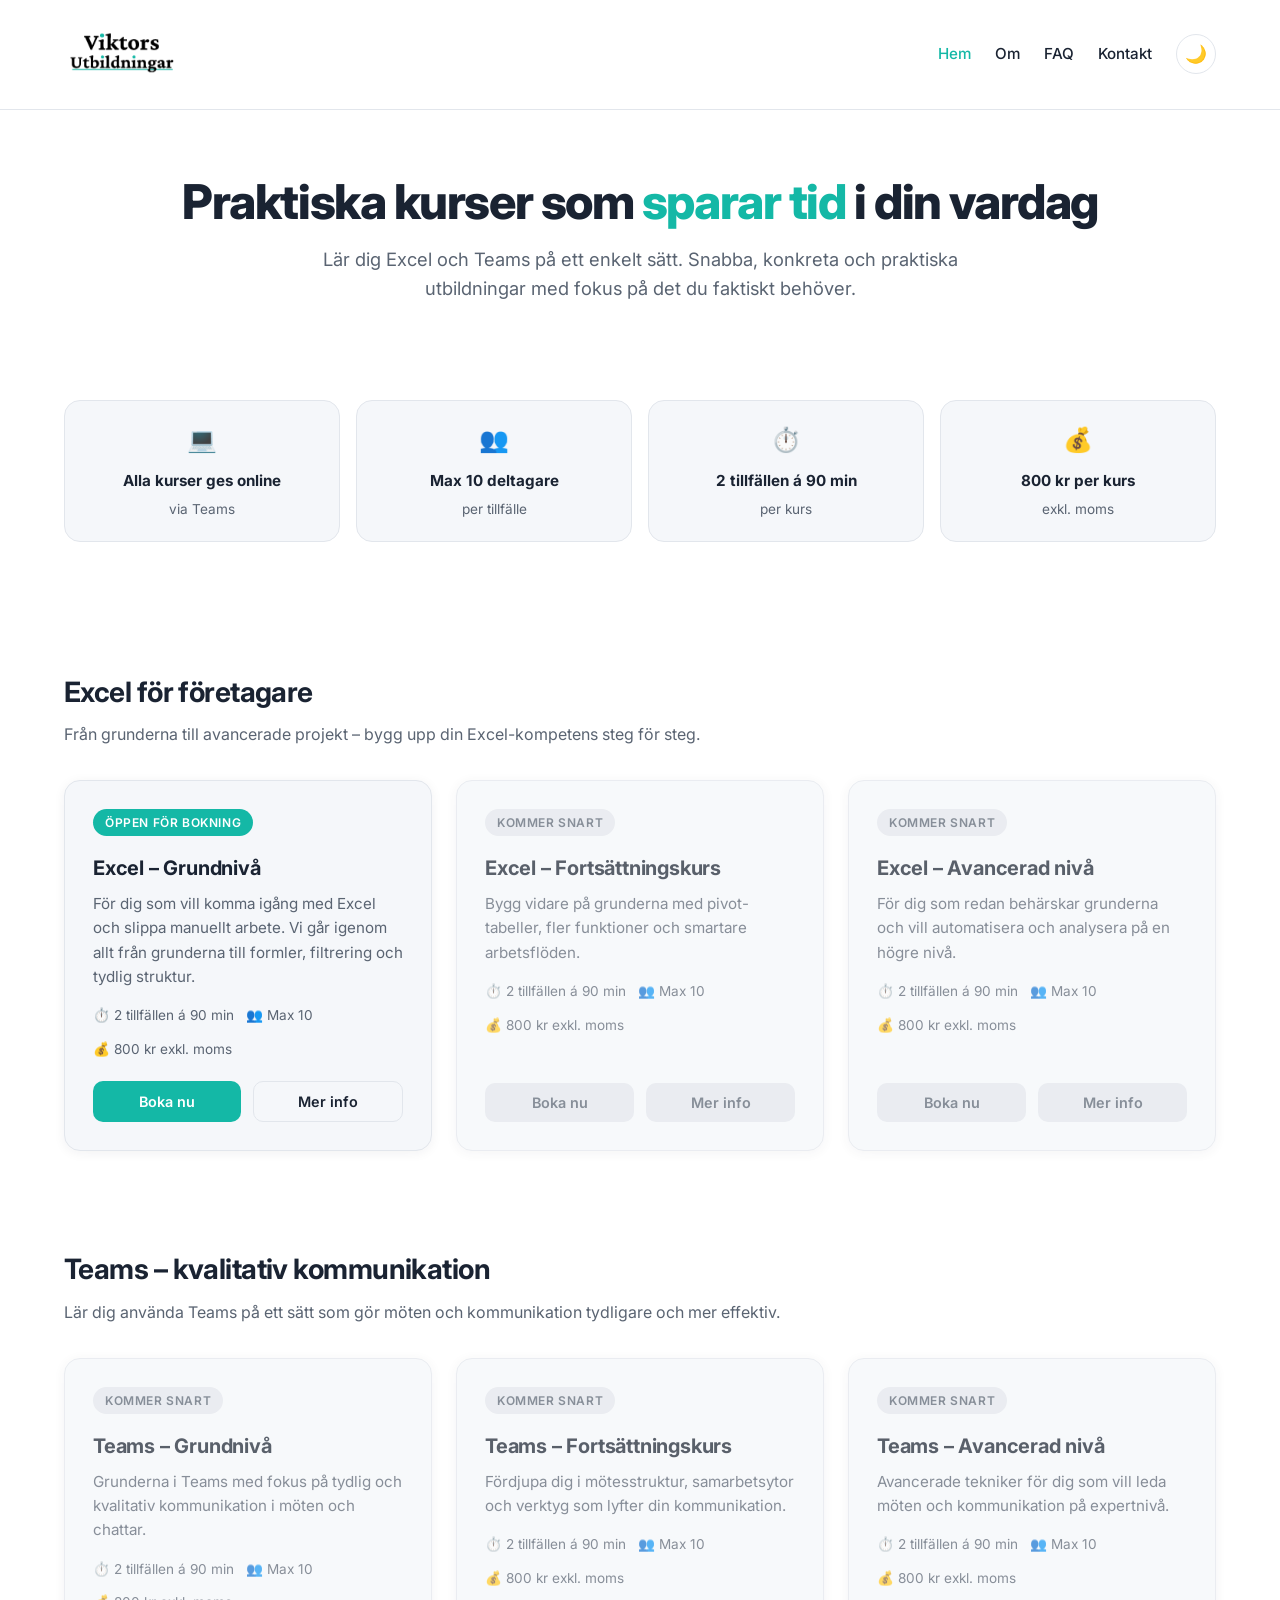
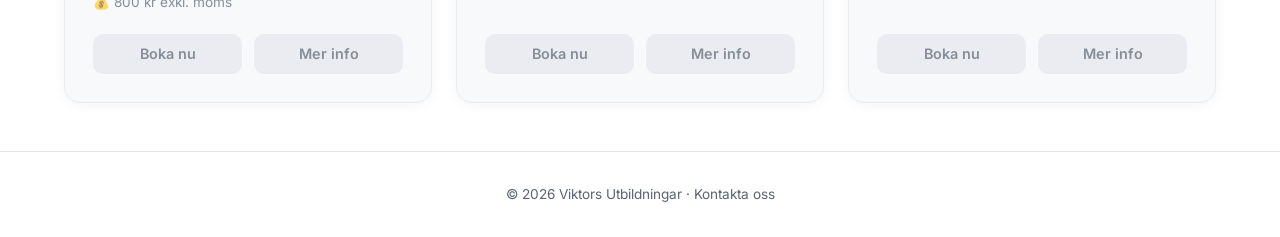
==== commit 5cc10049: "Revise course details and booking information Updated course details for Excel and Teams, including " ====
--- a/index.html
+++ b/index.html
@@ -47,8 +47,8 @@
     </div>
     <div class="info-box">
       <span>⏱️</span>
-      <strong>3 timmar per kurs</strong>
-      <span class="info-detail">inkl. paus & frågestund</span>
+      <strong>2 tillfällen á 90 min</strong>
+      <span class="info-detail">per kurs</span>
     </div>
     <div class="info-box">
       <span>💰</span>
@@ -71,12 +71,12 @@
       <h3>Excel – Grundnivå</h3>
       <p class="course-desc">För dig som vill komma igång med Excel och slippa manuellt arbete. Vi går igenom allt från grunderna till formler, filtrering och tydlig struktur.</p>
       <div class="course-meta">
-        <span>⏱️ 3 timmar</span>
-        <span>👥 Max 10</span>
-        <span>💰 800 kr exkl. moms</span>
-      </div>
-      <div class="course-actions">
-        <button class="btn btn-primary" onclick="openBooking('Excel – Grundnivå')">Boka nu</button>
+        <span>⏱️ 2 tillfällen á 90 min</span>
+        <span>👥 Max 10</span>
+        <span>💰 800 kr exkl. moms</span>
+      </div>
+      <div class="course-actions">
+        <button class="btn btn-primary" onclick="openBooking()">Boka nu</button>
         <button class="btn btn-secondary" onclick="toggleDetails(this)">Mer info</button>
       </div>
 
@@ -105,7 +105,9 @@
           </ul>
 
           <h4>Praktisk information</h4>
-          <p>Kursen ges online via Teams och är 3 timmar lång, inklusive en kortare paus och ett avslutande frågestund. Max 10 deltagare per tillfälle för att alla ska få plats att vara aktiva.</p>
+          <p>Kursen ges online via Teams och är uppdelad i två tillfällen om 90 minuter vardera. Du måste delta vid båda tillfällena.</p>
+          <p>Max 10 deltagare per tillfälle för att alla ska få plats att vara aktiva.</p>
+          <p>Fakturan ska vara betald senast dagen före tillfälle 2 för att du ska få delta i den andra delen.</p>
         </div>
       </div>
     </div>
@@ -116,7 +118,7 @@
       <h3>Excel – Fortsättningskurs</h3>
       <p class="course-desc">Bygg vidare på grunderna med pivot-tabeller, fler funktioner och smartare arbetsflöden.</p>
       <div class="course-meta">
-        <span>⏱️ 3 timmar</span>
+        <span>⏱️ 2 tillfällen á 90 min</span>
         <span>👥 Max 10</span>
         <span>💰 800 kr exkl. moms</span>
       </div>
@@ -132,7 +134,7 @@
       <h3>Excel – Avancerad nivå</h3>
       <p class="course-desc">För dig som redan behärskar grunderna och vill automatisera och analysera på en högre nivå.</p>
       <div class="course-meta">
-        <span>⏱️ 3 timmar</span>
+        <span>⏱️ 2 tillfällen á 90 min</span>
         <span>👥 Max 10</span>
         <span>💰 800 kr exkl. moms</span>
       </div>
@@ -158,7 +160,7 @@
       <h3>Teams – Grundnivå</h3>
       <p class="course-desc">Grunderna i Teams med fokus på tydlig och kvalitativ kommunikation i möten och chattar.</p>
       <div class="course-meta">
-        <span>⏱️ 3 timmar</span>
+        <span>⏱️ 2 tillfällen á 90 min</span>
         <span>👥 Max 10</span>
         <span>💰 800 kr exkl. moms</span>
       </div>
@@ -174,7 +176,7 @@
       <h3>Teams – Fortsättningskurs</h3>
       <p class="course-desc">Fördjupa dig i mötesstruktur, samarbetsytor och verktyg som lyfter din kommunikation.</p>
       <div class="course-meta">
-        <span>⏱️ 3 timmar</span>
+        <span>⏱️ 2 tillfällen á 90 min</span>
         <span>👥 Max 10</span>
         <span>💰 800 kr exkl. moms</span>
       </div>
@@ -190,7 +192,7 @@
       <h3>Teams – Avancerad nivå</h3>
       <p class="course-desc">Avancerade tekniker för dig som vill leda möten och kommunikation på expertnivå.</p>
       <div class="course-meta">
-        <span>⏱️ 3 timmar</span>
+        <span>⏱️ 2 tillfällen á 90 min</span>
         <span>👥 Max 10</span>
         <span>💰 800 kr exkl. moms</span>
       </div>
@@ -206,57 +208,34 @@
 <!-- ===== BOKNINGSMODAL ===== -->
 <div class="modal-overlay" id="bookingModal">
   <div class="modal">
-    <h2>Boka kurs</h2>
-    <p>Du bokar: <strong id="bookingCourseName">Excel – Grundnivå</strong></p>
-
-    <form onsubmit="submitBooking(event)">
-      <div class="form-group">
-        <label for="datum">Välj datum</label>
-        <select id="datum" name="datum" required>
-          <option value="">Välj ett tillfälle...</option>
-          <option value="Söndag 1 november" data-tid="14:00 - 17:00">Söndag 1 november 14:00 - 17:00</option>
-          <option value="Söndag 22 november" data-tid="14:00 - 17:00">Söndag 22 november 14:00 - 17:00</option>
-          <option value="Fredag 4 december" data-tid="16:00 - 19:00">Fredag 4 december 16:00 - 19:00</option>
-        </select>
-        <p id="spotsLeftForDate" class="spots-info"></p>
-      </div>
-
-      <div class="form-group">
-        <label for="namn">Namn</label>
-        <input type="text" id="namn" name="namn" required>
-      </div>
-      <div class="form-group">
-        <label for="foretag">Företag</label>
-        <input type="text" id="foretag" name="foretag" required>
-      </div>
-      <div class="form-group">
-        <label for="epost">E-post</label>
-        <input type="email" id="epost" name="epost" required>
-      </div>
-      <div class="form-group">
-        <label for="gatuadress">Gatuadress</label>
-        <input type="text" id="gatuadress" name="gatuadress" required>
-      </div>
-      <div class="form-group">
-        <label for="postnummer">Postnummer</label>
-        <input type="text" id="postnummer" name="postnummer" required>
-      </div>
-      <div class="form-group">
-        <label for="ort">Ort</label>
-        <input type="text" id="ort" name="ort" required>
-      </div>
-
-      <div class="modal-actions">
-        <button type="button" class="btn btn-secondary" onclick="closeBooking()">Avbryt</button>
-        <button type="submit" class="btn btn-primary">Skicka bokning</button>
-      </div>
-
-      <div class="form-message" id="formMessage"></div>
-    </form>
-
-    <p class="booking-help">
-      Hittar du ingen tid som passar? Inga problem, <a href="kontakt.html">kontakta mig</a> så hittar vi en lösning.
-    </p>
+    <h2>Boka Excel – Grundnivå</h2>
+    <p><strong>Pilotomgång</strong> – första gången kursen ges!</p>
+
+    <div class="booking-info">
+      <p><strong>Kursen ges vid två tillfällen:</strong></p>
+      <ul>
+        <li>Del 1: 12 november 2026, 17:30–19:00</li>
+        <li>Del 2: 3 december 2026, 17:30–19:00</li>
+      </ul>
+
+      <p class="booking-price">
+        <strong>Rabatterat pris:</strong> 640 kr exkl. moms<br>
+        <span class="price-old">Ordinarie pris: 800 kr</span>
+      </p>
+
+      <p class="booking-note">
+        Fakturan ska vara betald senast dagen före tillfälle 2 för att du ska få delta i den andra delen.
+      </p>
+
+      <p class="booking-note">
+        Deltar du i enkäten efter kursen får du ytterligare 20 % rabatt på nästa kurs.
+      </p>
+    </div>
+
+    <div class="modal-actions">
+      <button type="button" class="btn btn-secondary" onclick="closeBooking()">Avbryt</button>
+      <a href="https://forms.cloud.microsoft/e/WzLj4RTisv" target="_blank" rel="noopener" class="btn btn-primary">Gå till bokningsformuläret →</a>
+    </div>
   </div>
 </div>
 
--- a/css/style.css
+++ b/css/style.css
@@ -89,12 +89,10 @@
   display: block;
 }
 
-/* Dölj mörkt tema-loggan som standard */
 .logo-dark {
   display: none;
 }
 
-/* I mörkt tema: visa vit-orange, dölj svart-turkos */
 [data-theme="dark"] .logo-light {
   display: none;
 }
@@ -103,7 +101,6 @@
   display: block;
 }
 
-/* Hover-effekt: svävar upp och lyser */
 .logo:hover {
   transform: translateY(-3px) scale(1.04);
   text-decoration: none;
@@ -117,13 +114,11 @@
   filter: drop-shadow(0 0 12px rgba(255, 140, 66, 0.8));
 }
 
-/* Klick-effekt: trycks ner snabbt */
 .logo:active {
   transform: translateY(0) scale(0.97);
   transition: transform 0.1s ease;
 }
 
-/* Tangentbordsfokus (tillgänglighet) */
 .logo:focus-visible {
   outline: 2px solid var(--accent);
   outline-offset: 4px;
@@ -508,223 +503,6 @@
 .form-group input:focus {
   outline: none;
   border-color: var(--accent);
-}
-
-.modal-actions {
-  display: flex;
-  gap: 0.75rem;
-  margin-top: 1.5rem;
-}
-
-.form-message {
-  padding: 0.75rem;
-  border-radius: 10px;
-  font-size: 0.9rem;
-  margin-top: 1rem;
-  display: none;
-}
-
-.form-message.success {
-  background-color: rgba(20, 184, 166, 0.15);
-  color: var(--accent);
-  display: block;
-}
-
-.form-message.error {
-  background-color: rgba(239, 68, 68, 0.15);
-  color: #ef4444;
-  display: block;
-}
-
-/* ===== INNEHÅLLSSIDOR ===== */
-.page-content {
-  max-width: 760px;
-  margin: 0 auto;
-  padding: 3rem 1.5rem 5rem;
-}
-
-.page-content h1 {
-  font-size: 2.25rem;
-  font-weight: 800;
-  letter-spacing: -0.03em;
-  margin-bottom: 1.5rem;
-}
-
-.page-content h2 {
-  font-size: 1.4rem;
-  font-weight: 700;
-  margin-top: 2rem;
-  margin-bottom: 0.75rem;
-}
-
-.page-content p {
-  color: var(--text-muted);
-  margin-bottom: 1rem;
-}
-
-.page-content ul {
-  margin-left: 1.25rem;
-  margin-bottom: 1rem;
-  color: var(--text-muted);
-}
-
-.page-content li {
-  margin-bottom: 0.4rem;
-}
-
-/* Centrera rubrik */
-.page-title-center {
-  text-align: center;
-}
-
-/* ===== PROFILBILD ===== */
-.profile-photo {
-  width: 100%;
-  max-width: 200px;
-  aspect-ratio: 2 / 3;
-  object-fit: cover;
-  display: block;
-  margin: 0 auto 1.5rem;
-  border-radius: 50% / 40%;
-  -webkit-mask-image: radial-gradient(ellipse at center, #000 55%, transparent 100%);
-  mask-image: radial-gradient(ellipse at center, #000 55%, transparent 100%);
-}
-
-.photo-placeholder {
-  width: 100%;
-  max-width: 280px;
-  aspect-ratio: 1;
-  background-color: var(--bg-alt);
-  border: 2px dashed var(--border);
-  border-radius: var(--radius);
-  display: flex;
-  align-items: center;
-  justify-content: center;
-  color: var(--text-muted);
-  font-size: 0.9rem;
-  margin-bottom: 1.5rem;
-}
-
-/* ===== OM-SIDAN ===== */
-.page-title-with-logo {
-  display: flex;
-  align-items: center;
-  justify-content: center;
-  gap: 1rem;
-  flex-wrap: wrap;
-}
-
-.title-logo {
-  height: clamp(60px, 7vw, 100px);
-  width: auto;
-  display: block;
-}
-
-.title-logo-dark {
-  display: none;
-}
-
-[data-theme="dark"] .title-logo-light {
-  display: none;
-}
-
-[data-theme="dark"] .title-logo-dark {
-  display: block;
-}
-
-/* Layout: bilden flyter till vänster, texten tar upp full bredd */
-.about-layout {
-  display: block;
-  margin-bottom: 1.5rem;
-}
-
-.about-layout::after {
-  content: "";
-  display: table;
-  clear: both;
-}
-
-.about-photo {
-  float: left;
-  width: clamp(100px, 14vw, 180px);
-  margin: 0 1.5rem 1rem 0;
-  aspect-ratio: 2 / 3;
-  object-fit: cover;
-  display: block;
-  border-radius: 50% / 40%;
-  -webkit-mask-image: radial-gradient(ellipse at center, #000 55%, transparent 100%);
-  mask-image: radial-gradient(ellipse at center, #000 55%, transparent 100%);
-}
-
-.about-text {
-  /* Ingen flex längre — texten flödar runt bilden */
-}
-
-/* ===== KONTAKTKORT ===== */
-.contact-cards {
-  clear: both;
-  margin-top: 1rem;
-}
-
-.contact-card {
-  background-color: var(--bg-alt);
-  border: 1px solid var(--border);
-  border-radius: var(--radius);
-  padding: 1.25rem 1.5rem;
-  margin-bottom: 1rem;
-  overflow: hidden;
-}
-
-.contact-card h3 {
-  font-size: 1rem;
-  font-weight: 700;
-  margin-bottom: 0.35rem;
-}
-
-.contact-card p {
-  margin-bottom: 0;
-  font-size: 0.95rem;
-  word-break: break-word;
-  overflow-wrap: anywhere;
-  hyphens: auto;
-}
-
-.contact-card a {
-  word-break: break-word;
-  overflow-wrap: anywhere;
-}
-
-/* ===== FAQ ===== */
-.faq-item {
-  border-bottom: 1px solid var(--border);
-  padding: 1.25rem 0;
-}
-
-.faq-item h3 {
-  font-size: 1.05rem;
-  font-weight: 700;
-  margin-bottom: 0.5rem;
-}
-
-.faq-item p {
-  margin-bottom: 0;
-}
-
-/* ===== FOOTER ===== */
-footer {
-  border-top: 1px solid var(--border);
-  padding: 2rem 1.5rem;
-  text-align: center;
-  color: var(--text-muted);
-  font-size: 0.85rem;
-}
-
-footer a {
-  color: var(--text-muted);
-}
-
-footer a:hover {
-  color: var(--accent);
 }
 
 /* ===== DROPDOWN & PLATSINFO ===== */
@@ -759,7 +537,6 @@
   color: #ef4444;
 }
 
-/* Textrutan under formuläret */
 .booking-help {
   margin-top: 1.25rem;
   margin-bottom: 0;
@@ -774,16 +551,230 @@
   color: var(--accent);
   font-weight: 600;
 }
+
+.modal-actions {
+  display: flex;
+  gap: 0.75rem;
+  margin-top: 1.5rem;
+}
+
+.form-message {
+  padding: 0.75rem;
+  border-radius: 10px;
+  font-size: 0.9rem;
+  margin-top: 1rem;
+  display: none;
+}
+
+.form-message.success {
+  background-color: rgba(20, 184, 166, 0.15);
+  color: var(--accent);
+  display: block;
+}
+
+.form-message.error {
+  background-color: rgba(239, 68, 68, 0.15);
+  color: #ef4444;
+  display: block;
+}
+
+/* ===== INNEHÅLLSSIDOR ===== */
+.page-content {
+  max-width: 760px;
+  margin: 0 auto;
+  padding: 3rem 1.5rem 5rem;
+}
+
+.page-content h1 {
+  font-size: 2.25rem;
+  font-weight: 800;
+  letter-spacing: -0.03em;
+  margin-bottom: 1.5rem;
+}
+
+.page-content h2 {
+  font-size: 1.4rem;
+  font-weight: 700;
+  margin-top: 2rem;
+  margin-bottom: 0.75rem;
+}
+
+.page-content p {
+  color: var(--text-muted);
+  margin-bottom: 1rem;
+}
+
+.page-content ul {
+  margin-left: 1.25rem;
+  margin-bottom: 1rem;
+  color: var(--text-muted);
+}
+
+.page-content li {
+  margin-bottom: 0.4rem;
+}
+
+.page-title-center {
+  text-align: center;
+}
+
+/* ===== PROFILBILD ===== */
+.profile-photo {
+  width: 100%;
+  max-width: 200px;
+  aspect-ratio: 2 / 3;
+  object-fit: cover;
+  display: block;
+  margin: 0 auto 1.5rem;
+  border-radius: 50% / 40%;
+  -webkit-mask-image: radial-gradient(ellipse at center, #000 55%, transparent 100%);
+  mask-image: radial-gradient(ellipse at center, #000 55%, transparent 100%);
+}
+
+.photo-placeholder {
+  width: 100%;
+  max-width: 280px;
+  aspect-ratio: 1;
+  background-color: var(--bg-alt);
+  border: 2px dashed var(--border);
+  border-radius: var(--radius);
+  display: flex;
+  align-items: center;
+  justify-content: center;
+  color: var(--text-muted);
+  font-size: 0.9rem;
+  margin-bottom: 1.5rem;
+}
+
+/* ===== OM-SIDAN ===== */
+.page-title-with-logo {
+  display: flex;
+  align-items: center;
+  justify-content: center;
+  gap: 1rem;
+  flex-wrap: wrap;
+}
+
+.title-logo {
+  height: clamp(60px, 7vw, 100px);
+  width: auto;
+  display: block;
+}
+
+.title-logo-dark {
+  display: none;
+}
+
+[data-theme="dark"] .title-logo-light {
+  display: none;
+}
+
+[data-theme="dark"] .title-logo-dark {
+  display: block;
+}
+
+.about-layout {
+  display: block;
+  margin-bottom: 1.5rem;
+}
+
+.about-layout::after {
+  content: "";
+  display: table;
+  clear: both;
+}
+
+.about-photo {
+  float: left;
+  width: clamp(100px, 14vw, 180px);
+  margin: 0 1.5rem 1rem 0;
+  aspect-ratio: 2 / 3;
+  object-fit: cover;
+  display: block;
+  border-radius: 50% / 40%;
+  -webkit-mask-image: radial-gradient(ellipse at center, #000 55%, transparent 100%);
+  mask-image: radial-gradient(ellipse at center, #000 55%, transparent 100%);
+}
+
+.about-text {
+  /* Ingen flex — texten flödar runt bilden */
+}
+
+/* ===== KONTAKTKORT ===== */
+.contact-cards {
+  clear: both;
+  margin-top: 1rem;
+}
+
+.contact-card {
+  background-color: var(--bg-alt);
+  border: 1px solid var(--border);
+  border-radius: var(--radius);
+  padding: 1.25rem 1.5rem;
+  margin-bottom: 1rem;
+  overflow: hidden;
+}
+
+.contact-card h3 {
+  font-size: 1rem;
+  font-weight: 700;
+  margin-bottom: 0.35rem;
+}
+
+.contact-card p {
+  margin-bottom: 0;
+  font-size: 0.95rem;
+  word-break: break-word;
+  overflow-wrap: anywhere;
+  hyphens: auto;
+}
+
+.contact-card a {
+  word-break: break-word;
+  overflow-wrap: anywhere;
+}
+
+/* ===== FAQ ===== */
+.faq-item {
+  border-bottom: 1px solid var(--border);
+  padding: 1.25rem 0;
+}
+
+.faq-item h3 {
+  font-size: 1.05rem;
+  font-weight: 700;
+  margin-bottom: 0.5rem;
+}
+
+.faq-item p {
+  margin-bottom: 0;
+}
+
+/* ===== FOOTER ===== */
+footer {
+  border-top: 1px solid var(--border);
+  padding: 2rem 1.5rem;
+  text-align: center;
+  color: var(--text-muted);
+  font-size: 0.85rem;
+}
+
+footer a {
+  color: var(--text-muted);
+}
+
+footer a:hover {
+  color: var(--accent);
+}
+
 /* ===== RESPONSIVT ===== */
 
-/* Mellanstora skärmar: 2 rutor per rad */
 @media (max-width: 900px) {
   .info-grid {
     grid-template-columns: repeat(2, 1fr);
   }
 }
 
-/* Små skärmar: 1 ruta per rad */
 @media (max-width: 520px) {
   .info-grid {
     grid-template-columns: 1fr;
@@ -819,7 +810,6 @@
     flex-direction: column;
   }
 
-  /* OM-SIDAN på mobil */
   .about-photo {
     width: clamp(70px, 20vw, 100px);
     margin: 0 1rem 0.75rem 0;
@@ -829,7 +819,6 @@
     gap: 0.6rem;
   }
 
-  /* KONTAKT på mobil */
   .contact-card {
     padding: 1rem 1.1rem;
   }
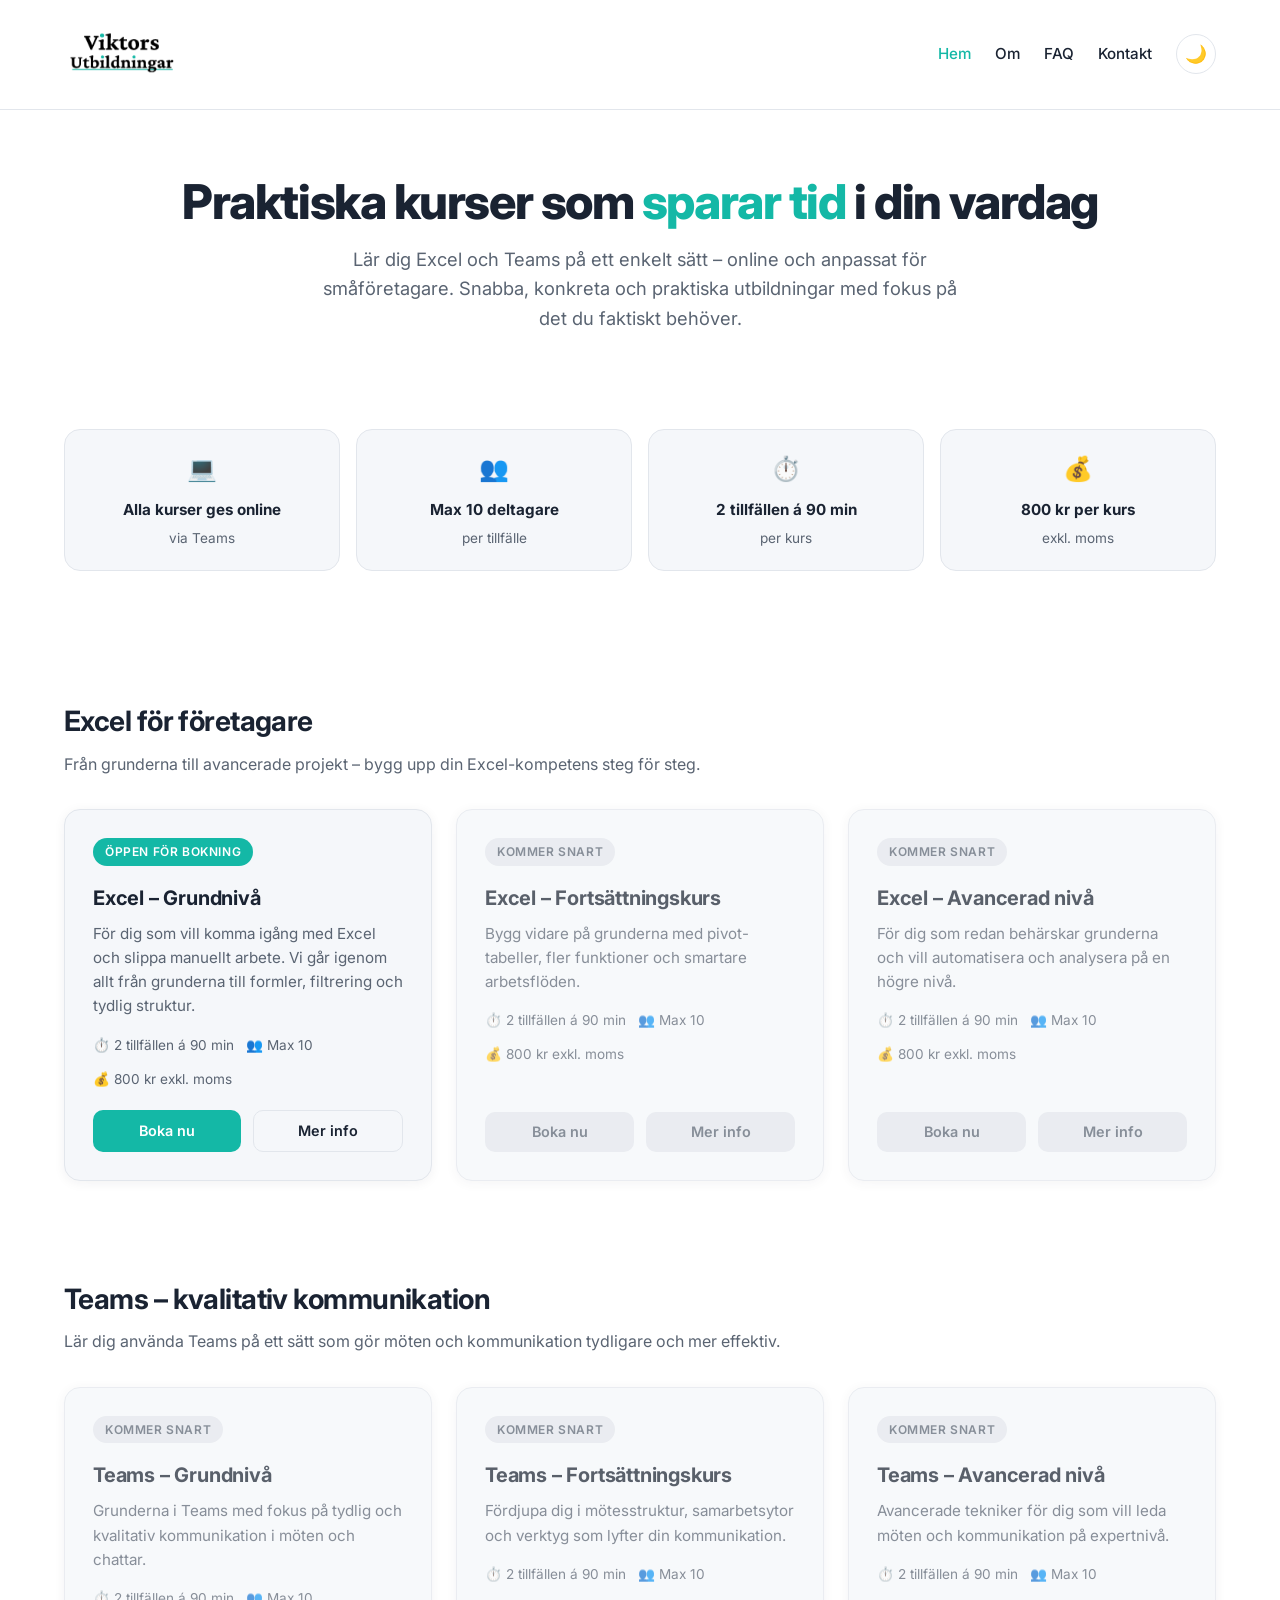
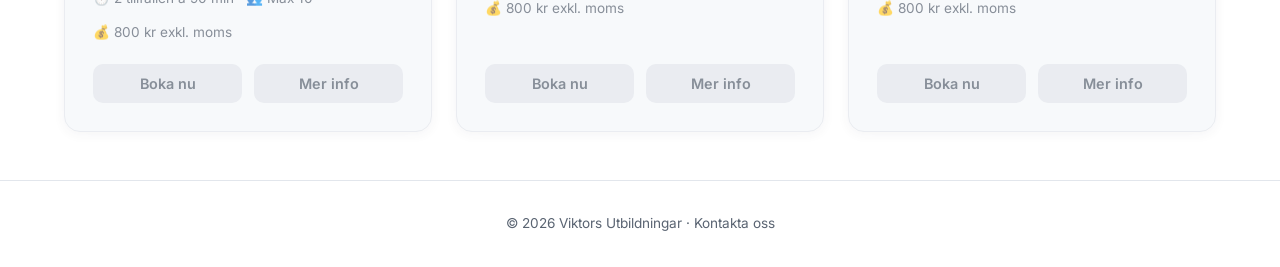
==== commit 6d006940: "Fix HTML structure and content updates" ====
--- a/index.html
+++ b/index.html
@@ -30,7 +30,7 @@
 
 <section class="hero">
   <h1>Praktiska kurser som <span>sparar tid</span> i din vardag</h1>
-  <p>Lär dig Excel och Teams på ett enkelt sätt. Snabba, konkreta och praktiska utbildningar med fokus på det du faktiskt behöver.</p>
+  <p>Lär dig Excel och Teams på ett enkelt sätt – online och anpassat för småföretagare. Snabba, konkreta och praktiska utbildningar med fokus på det du faktiskt behöver.</p>
 </section>
 
 <div class="section">
--- a/css/style.css
+++ b/css/style.css
@@ -767,6 +767,79 @@
   color: var(--accent);
 }
 
+/* ===== BOKNINGSMODAL — INFO ===== */
+.booking-info {
+  margin: 1.5rem 0;
+  padding: 1.25rem;
+  background-color: var(--bg-alt);
+  border-radius: var(--radius);
+  font-size: 0.9rem;
+}
+
+.booking-info p {
+  margin-bottom: 0.75rem;
+  color: var(--text);
+}
+
+.booking-info ul {
+  list-style: none;
+  padding-left: 0;
+  margin-bottom: 1rem;
+}
+
+.booking-info li {
+  padding-left: 1.25rem;
+  position: relative;
+  margin-bottom: 0.4rem;
+  color: var(--text-muted);
+}
+
+.booking-info li::before {
+  content: "→";
+  position: absolute;
+  left: 0;
+  color: var(--accent);
+  font-weight: 700;
+}
+
+.booking-price {
+  padding: 1rem;
+  background-color: var(--bg);
+  border: 1px solid var(--accent);
+  border-radius: 10px;
+  text-align: center;
+}
+
+.booking-price strong {
+  color: var(--accent);
+  font-size: 1.1rem;
+}
+
+.price-old {
+  display: inline-block;
+  margin-top: 0.35rem;
+  font-size: 0.85rem;
+  color: var(--text-muted);
+  text-decoration: line-through;
+}
+
+.booking-note {
+  font-size: 0.85rem;
+  color: var(--text-muted);
+  margin-bottom: 0.5rem;
+}
+
+.booking-note:last-child {
+  margin-bottom: 0;
+}
+
+/* Länk-knapp i modal */
+.modal-actions a.btn {
+  text-decoration: none;
+  display: flex;
+  align-items: center;
+  justify-content: center;
+}
 /* ===== RESPONSIVT ===== */
 
 @media (max-width: 900px) {
